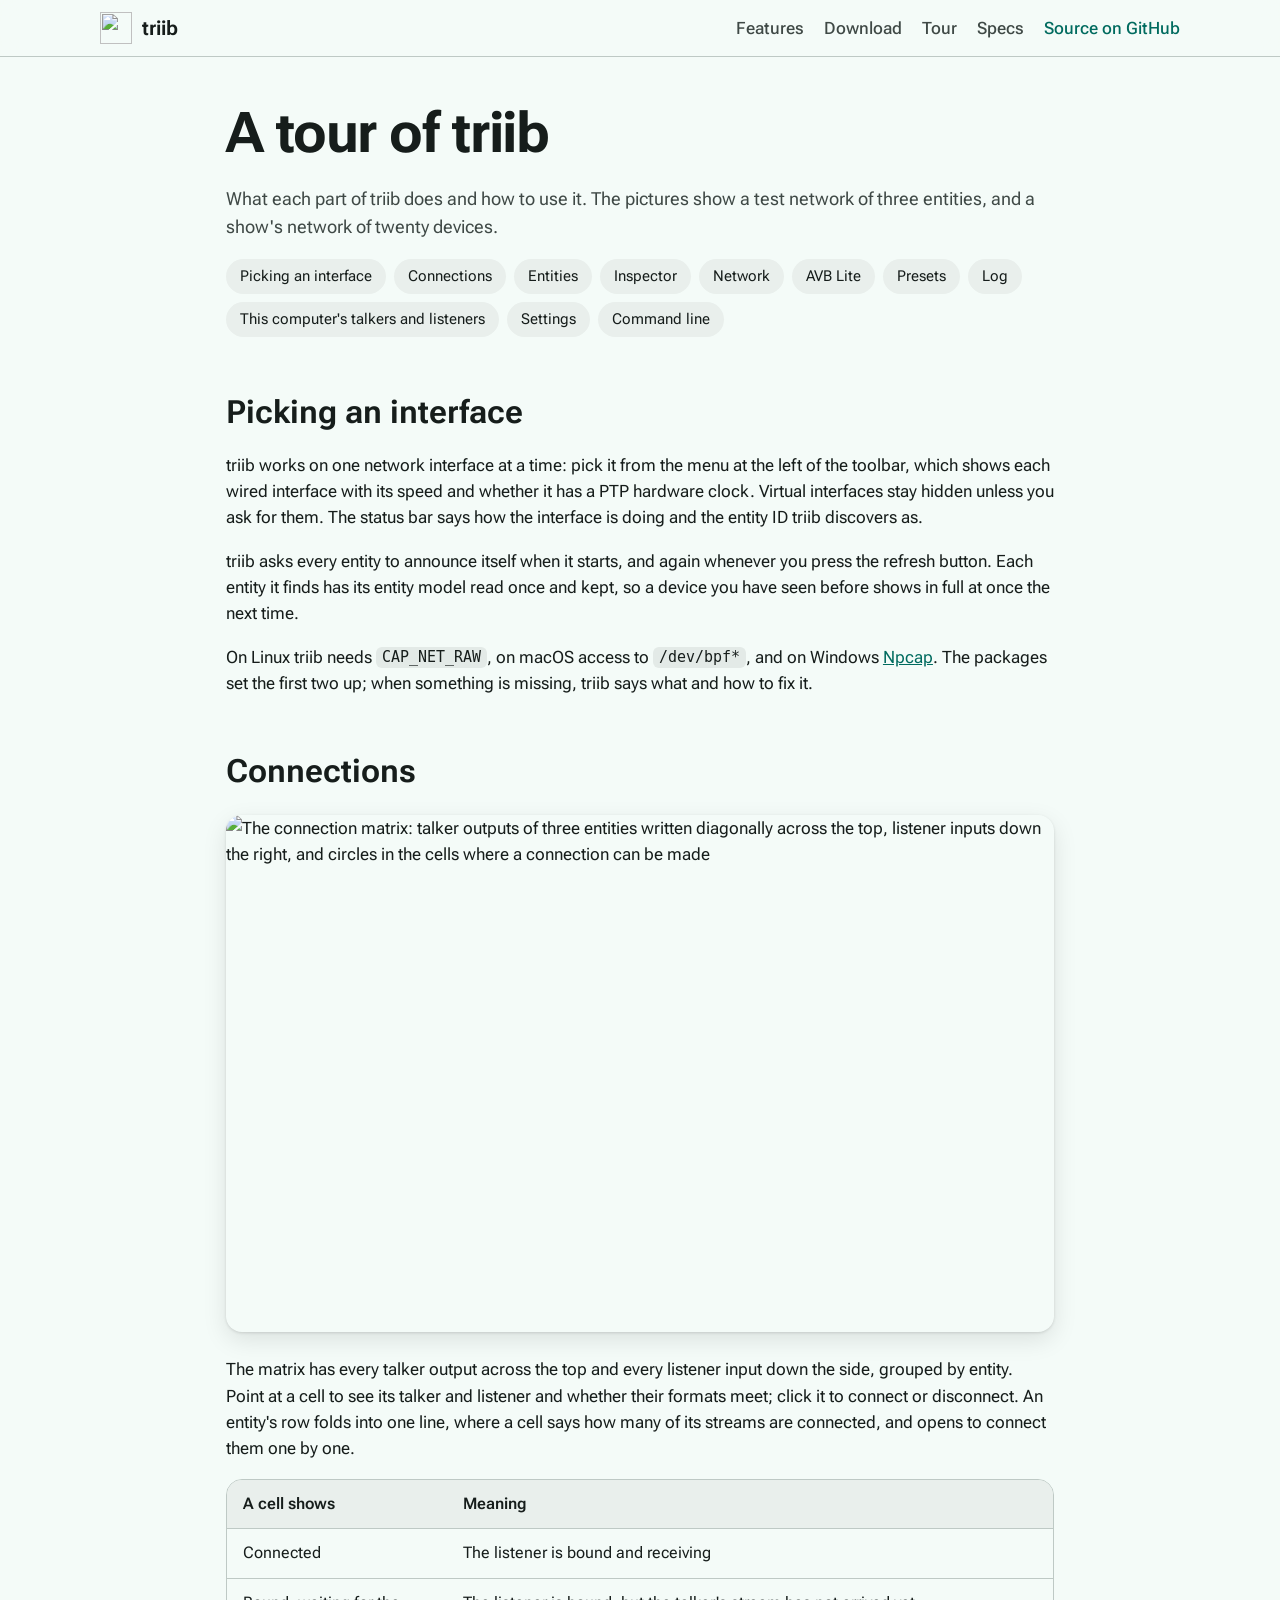
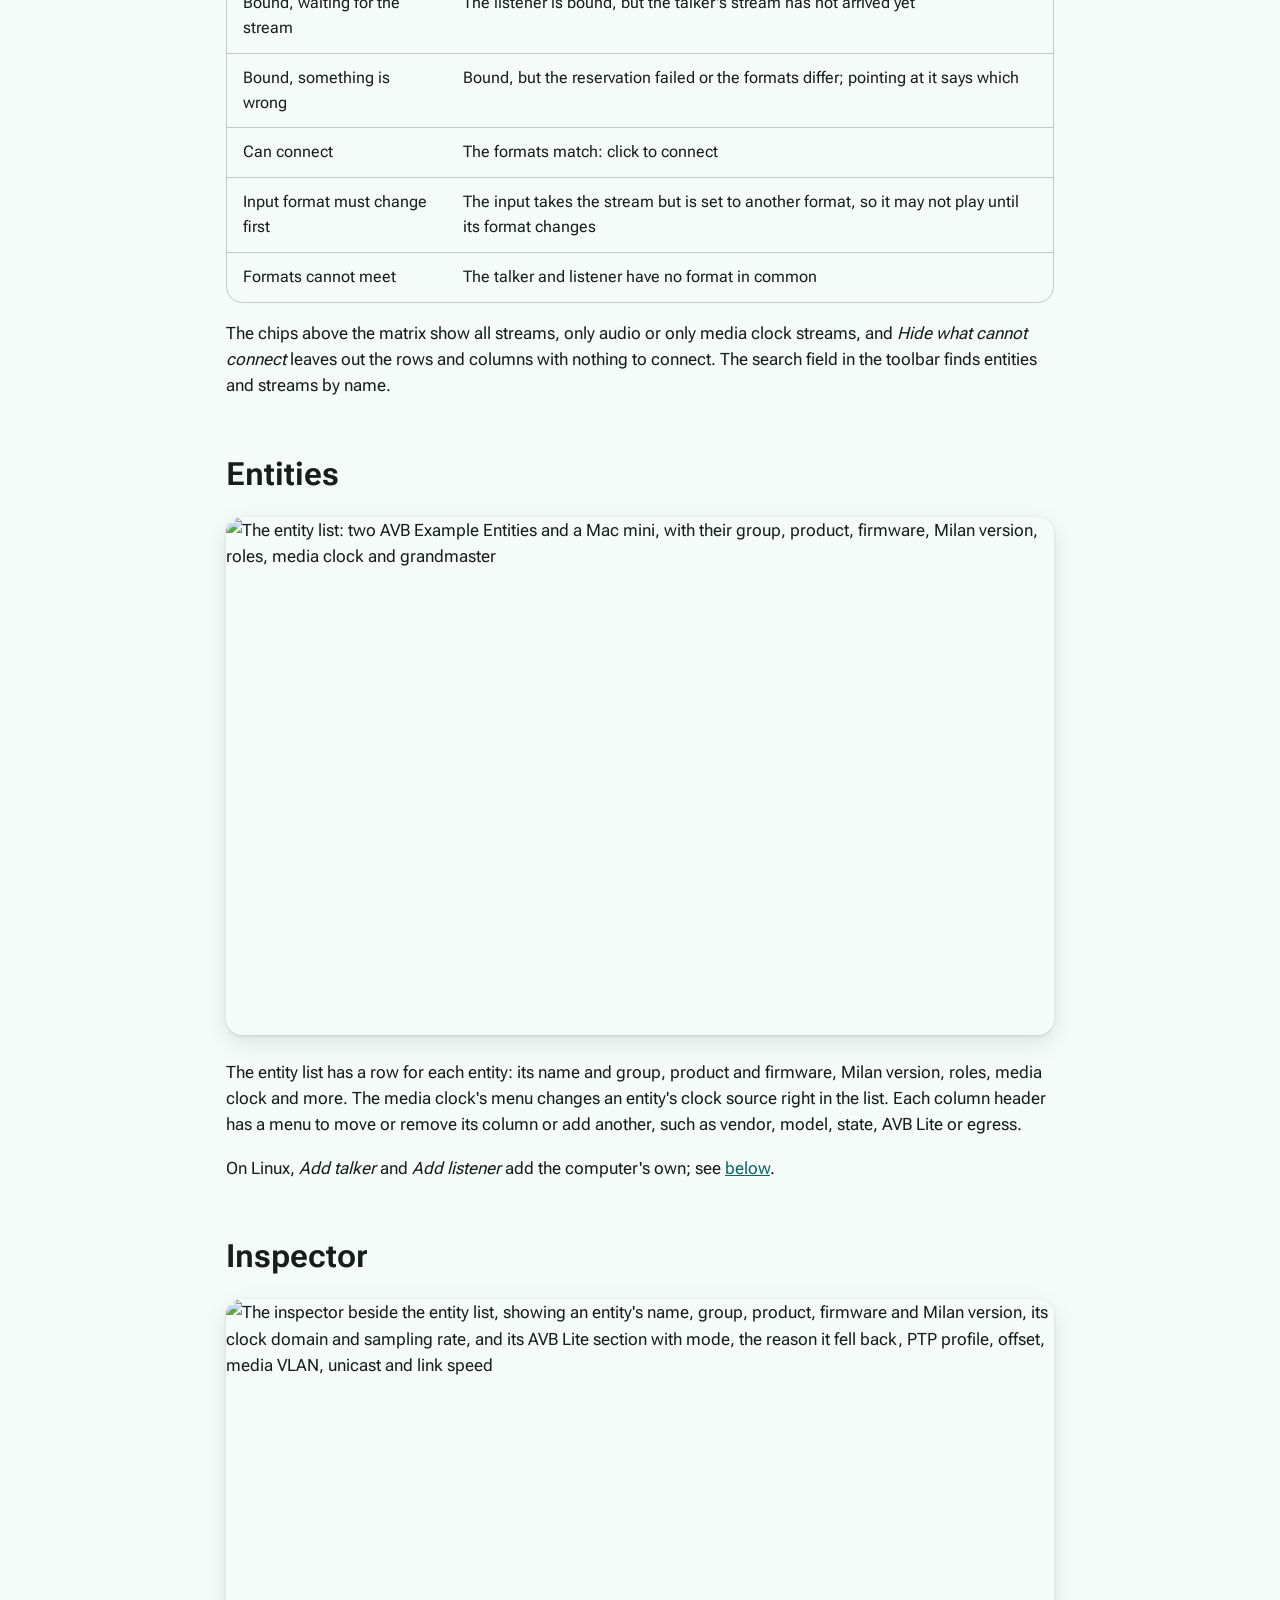
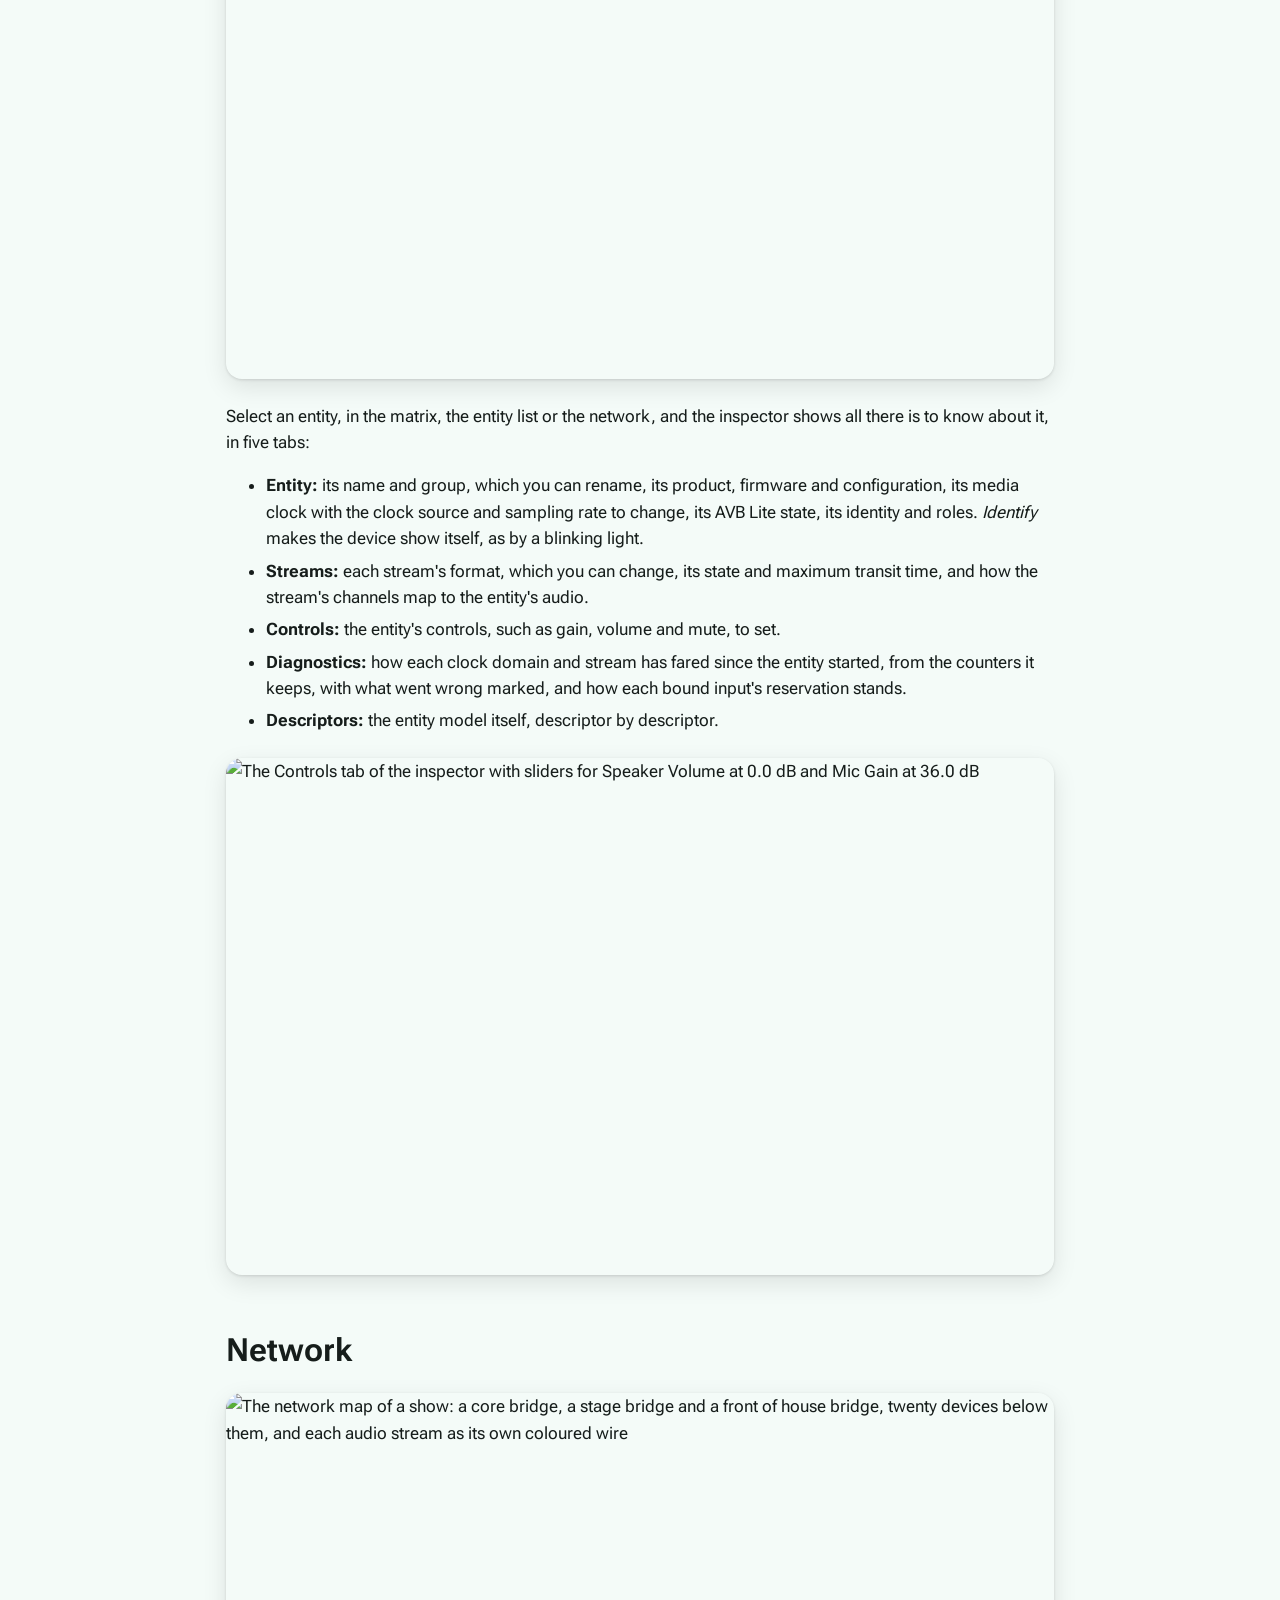
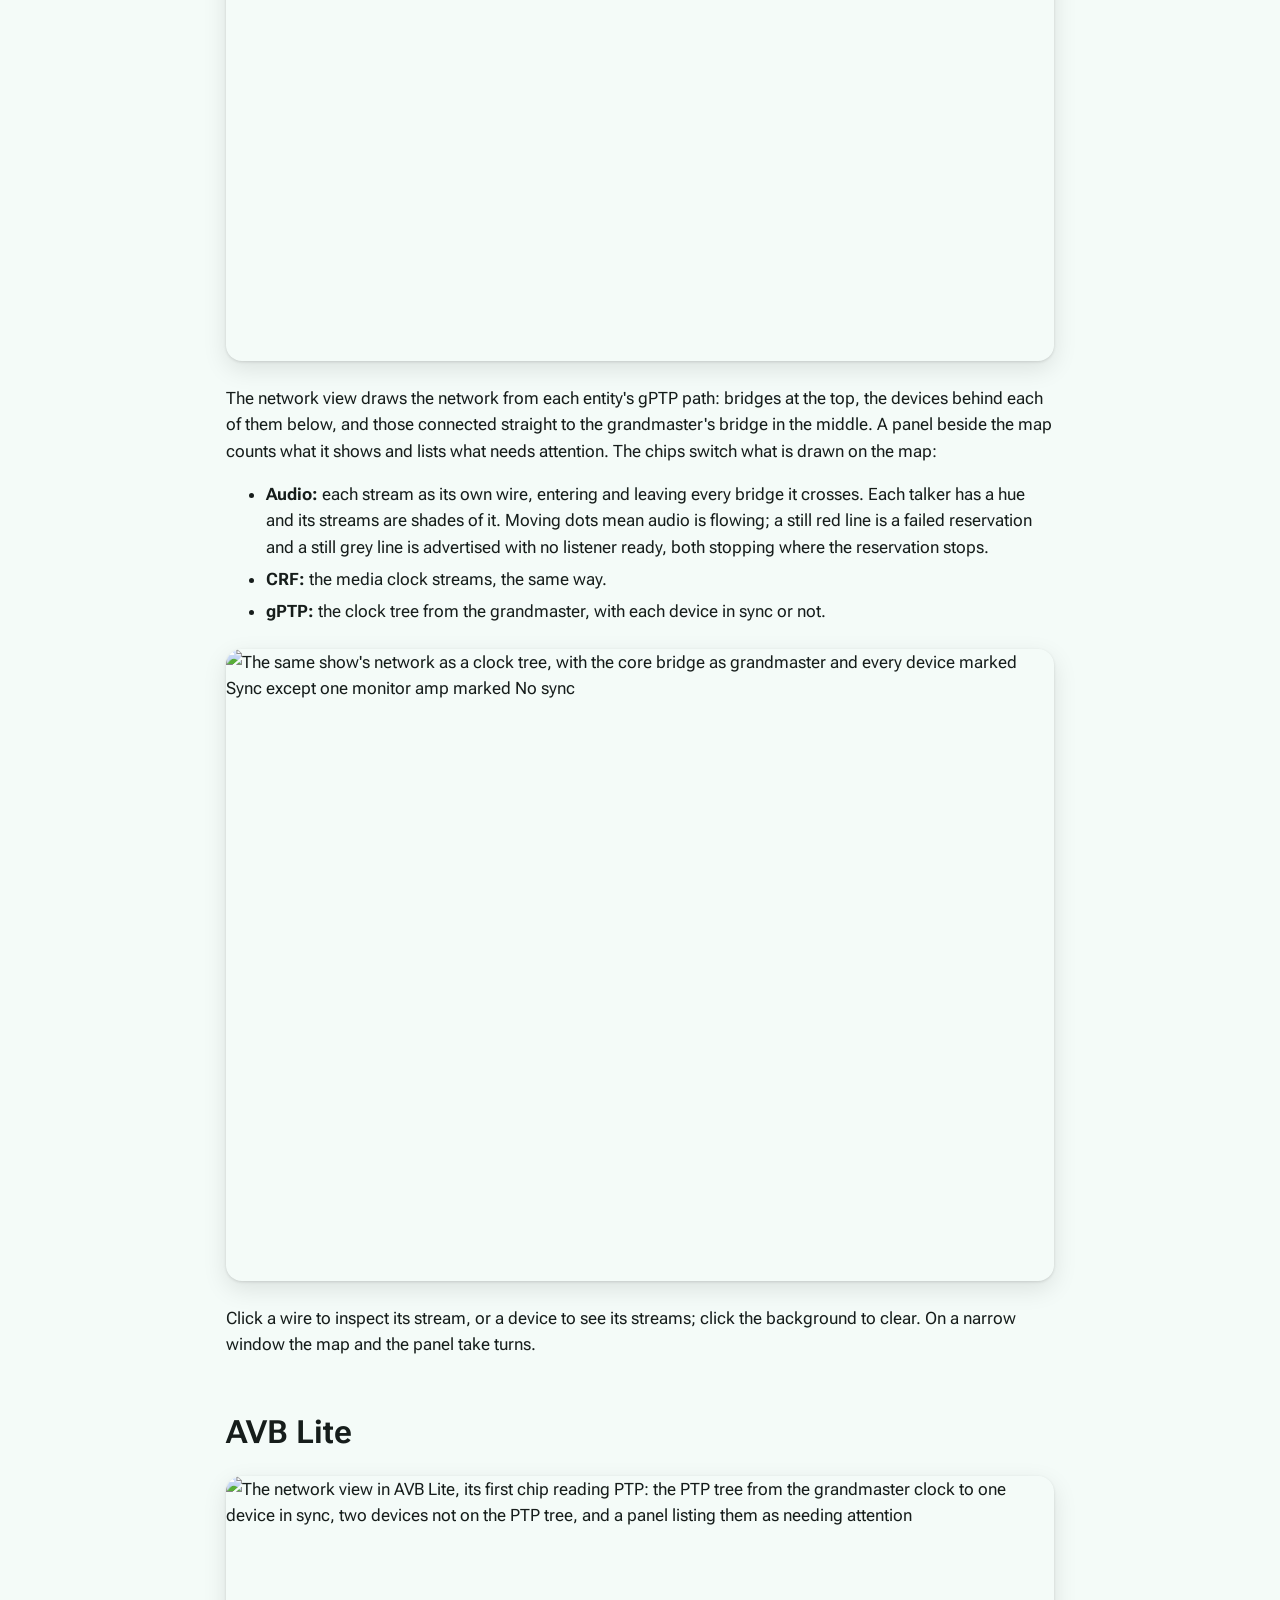
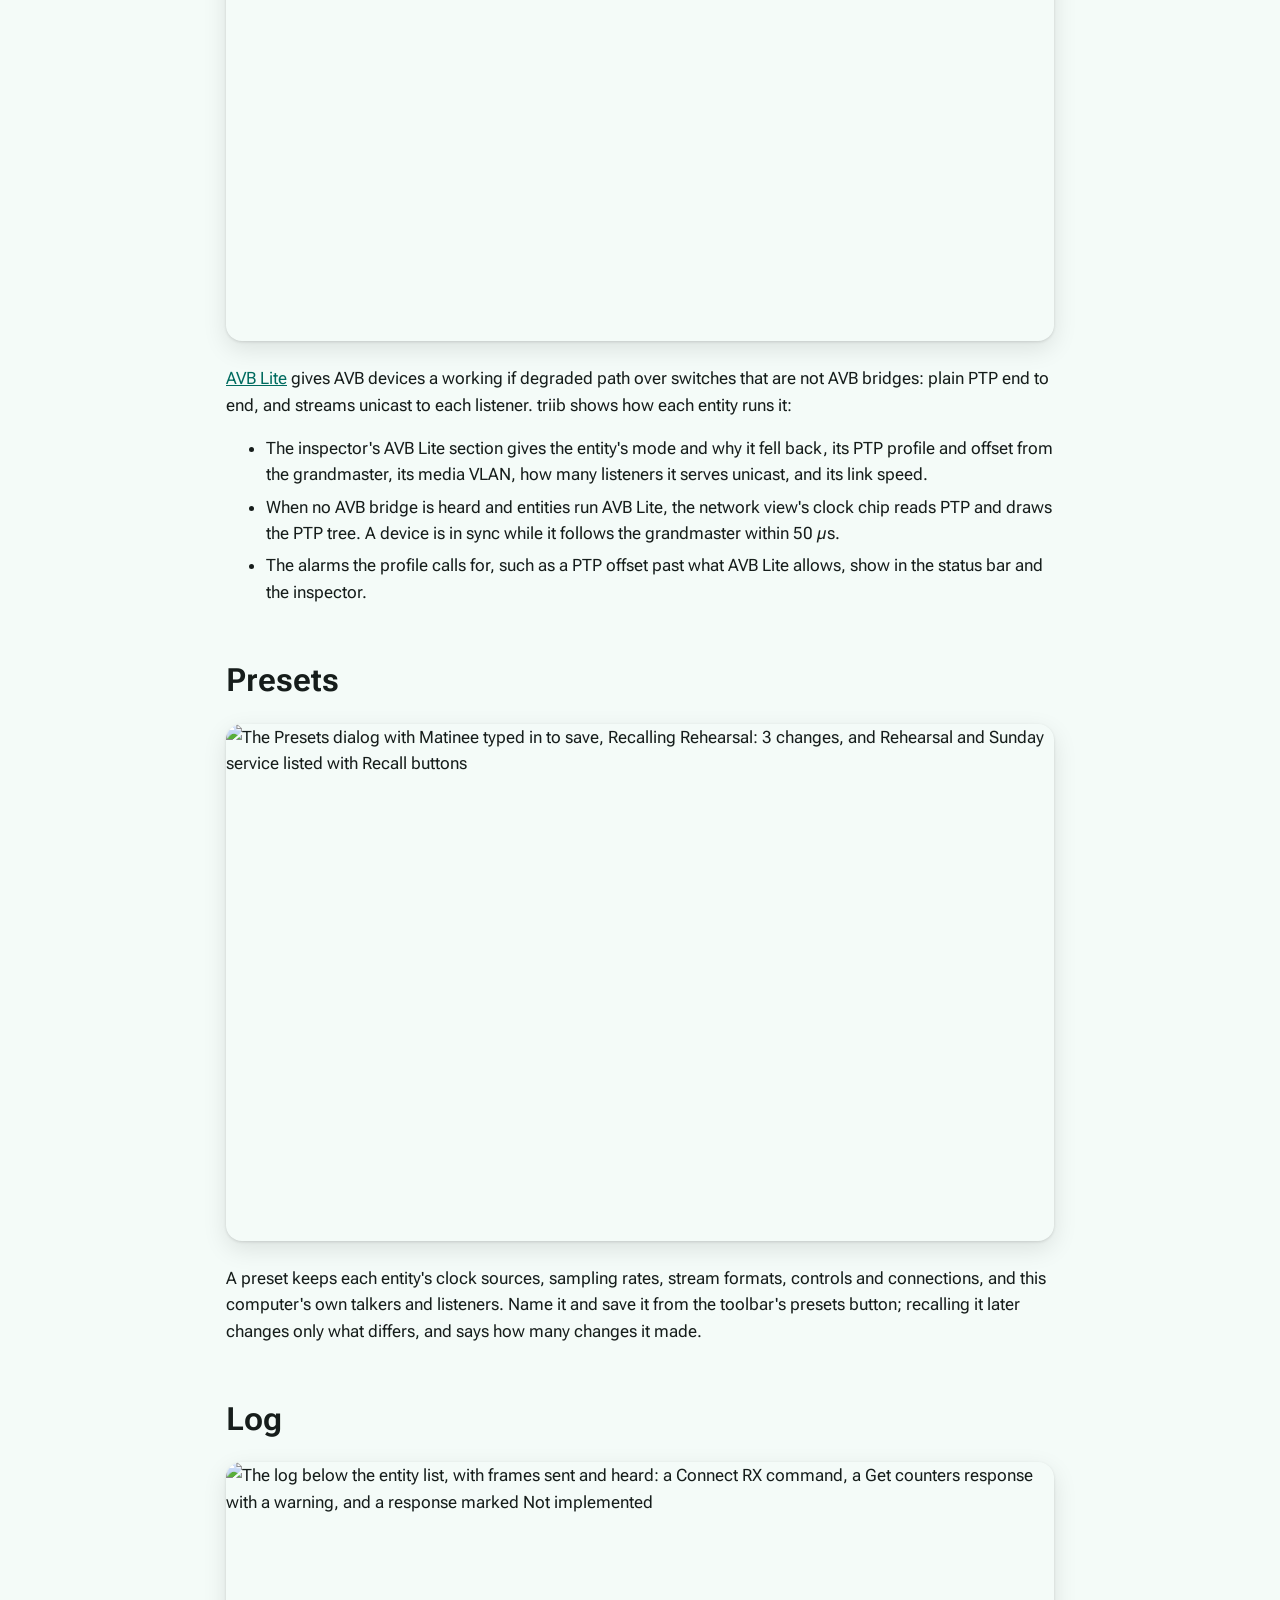
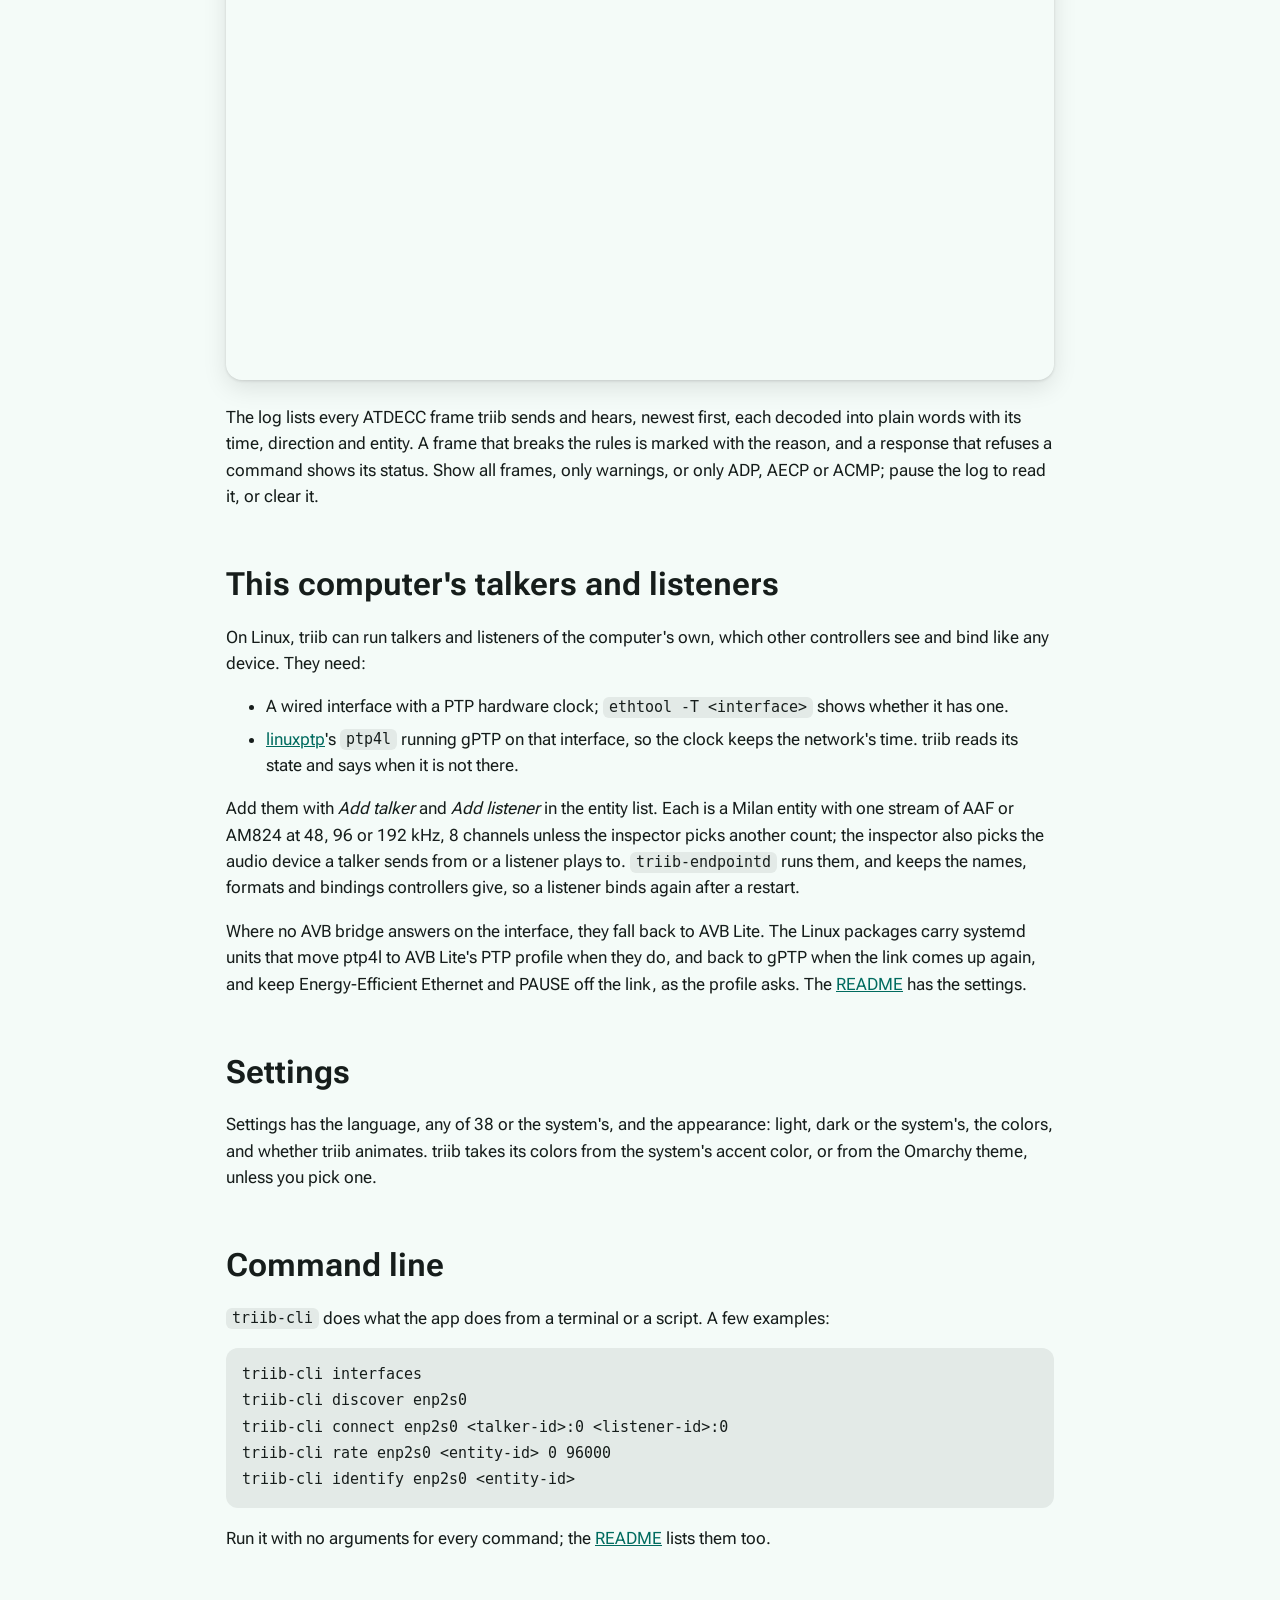
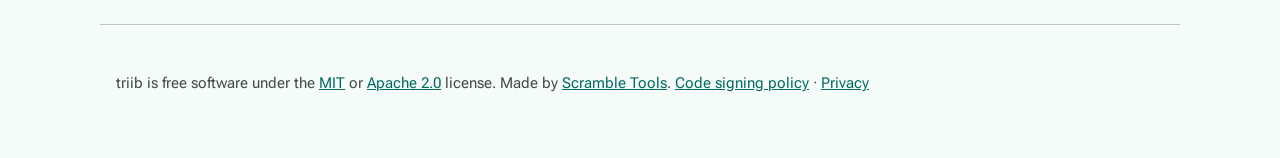
==== site/guide.html @ e5b4dc51 "feat: a website, as prev has - site/ has the home page, a tour and the specifications, in the   app'" ====
<!doctype html>
<html lang="en">
<head>
<meta charset="utf-8">
<meta name="viewport" content="width=device-width, initial-scale=1">
<title>A tour of triib</title>
<meta name="description" content="A tour of triib, the AVB and Milan controller: picking an interface, connecting streams in the matrix, the entity list and inspector, the network map and its clocks, AVB Lite, presets, the log, this computer's own talkers and listeners, and the command line.">
<link rel="icon" href="favicon.png" type="image/png">
<link rel="stylesheet" href="style.css">
</head>
<body>

<header class="top">
  <a class="brand" href="./"><img src="icon.png" alt="" width="32" height="32">triib</a>
  <nav>
    <a href="./#features">Features</a>
    <a href="./#download">Download</a>
    <a href="guide.html">Tour</a>
    <a href="specs.html">Specs</a>
    <a class="repo" href="https://github.com/scrambletoolsllc/triib">Source on GitHub</a>
  </nav>
</header>

<main class="guide">
  <h1>A tour of triib</h1>
  <p class="lede-left">What each part of triib does and how to use it. The pictures show a test network of three entities, and a show's network of twenty devices.</p>
  <nav class="contents" aria-label="Contents">
<ul>
<li><a href="#interface">Picking an interface</a></li>
<li><a href="#connections">Connections</a></li>
<li><a href="#entities">Entities</a></li>
<li><a href="#inspector">Inspector</a></li>
<li><a href="#network">Network</a></li>
<li><a href="#avb-lite">AVB Lite</a></li>
<li><a href="#presets">Presets</a></li>
<li><a href="#log">Log</a></li>
<li><a href="#own-endpoints">This computer's talkers and listeners</a></li>
<li><a href="#settings">Settings</a></li>
<li><a href="#command-line">Command line</a></li>
</ul>
  </nav>

<h2 id="interface">Picking an interface</h2>
<p>triib works on one network interface at a time: pick it from the menu at the left of the toolbar, which shows each wired interface with its speed and whether it has a PTP hardware clock. Virtual interfaces stay hidden unless you ask for them. The status bar says how the interface is doing and the entity ID triib discovers as.</p>
<p>triib asks every entity to announce itself when it starts, and again whenever you press the refresh button. Each entity it finds has its entity model read once and kept, so a device you have seen before shows in full at once the next time.</p>
<p>On Linux triib needs <code>CAP_NET_RAW</code>, on macOS access to <code>/dev/bpf*</code>, and on Windows <a href="https://npcap.com">Npcap</a>. The packages set the first two up; when something is missing, triib says what and how to fix it.</p>

<h2 id="connections">Connections</h2>
<figure><img class="shot" src="screenshots/matrix.png" alt="The connection matrix: talker outputs of three entities written diagonally across the top, listener inputs down the right, and circles in the cells where a connection can be made" width="1360" height="850" loading="lazy"></figure>
<p>The matrix has every talker output across the top and every listener input down the side, grouped by entity. Point at a cell to see its talker and listener and whether their formats meet; click it to connect or disconnect. An entity's row folds into one line, where a cell says how many of its streams are connected, and opens to connect them one by one.</p>
<div class="table"><table>
<thead><tr><th>A cell shows</th><th>Meaning</th></tr></thead>
<tbody>
<tr><td>Connected</td><td>The listener is bound and receiving</td></tr>
<tr><td>Bound, waiting for the stream</td><td>The listener is bound, but the talker's stream has not arrived yet</td></tr>
<tr><td>Bound, something is wrong</td><td>Bound, but the reservation failed or the formats differ; pointing at it says which</td></tr>
<tr><td>Can connect</td><td>The formats match: click to connect</td></tr>
<tr><td>Input format must change first</td><td>The input takes the stream but is set to another format, so it may not play until its format changes</td></tr>
<tr><td>Formats cannot meet</td><td>The talker and listener have no format in common</td></tr>
</tbody>
</table></div>
<p>The chips above the matrix show all streams, only audio or only media clock streams, and <em>Hide what cannot connect</em> leaves out the rows and columns with nothing to connect. The search field in the toolbar finds entities and streams by name.</p>

<h2 id="entities">Entities</h2>
<figure><img class="shot" src="screenshots/entities.png" alt="The entity list: two AVB Example Entities and a Mac mini, with their group, product, firmware, Milan version, roles, media clock and grandmaster" width="1360" height="850" loading="lazy"></figure>
<p>The entity list has a row for each entity: its name and group, product and firmware, Milan version, roles, media clock and more. The media clock's menu changes an entity's clock source right in the list. Each column header has a menu to move or remove its column or add another, such as vendor, model, state, AVB Lite or egress.</p>
<p>On Linux, <em>Add talker</em> and <em>Add listener</em> add the computer's own; see <a href="#own-endpoints">below</a>.</p>

<h2 id="inspector">Inspector</h2>
<figure><img class="shot" src="screenshots/inspector.png" alt="The inspector beside the entity list, showing an entity's name, group, product, firmware and Milan version, its clock domain and sampling rate, and its AVB Lite section with mode, the reason it fell back, PTP profile, offset, media VLAN, unicast and link speed" width="1360" height="1116" loading="lazy"></figure>
<p>Select an entity, in the matrix, the entity list or the network, and the inspector shows all there is to know about it, in five tabs:</p>
<ul>
<li><strong>Entity:</strong> its name and group, which you can rename, its product, firmware and configuration, its media clock with the clock source and sampling rate to change, its AVB Lite state, its identity and roles. <em>Identify</em> makes the device show itself, as by a blinking light.</li>
<li><strong>Streams:</strong> each stream's format, which you can change, its state and maximum transit time, and how the stream's channels map to the entity's audio.</li>
<li><strong>Controls:</strong> the entity's controls, such as gain, volume and mute, to set.</li>
<li><strong>Diagnostics:</strong> how each clock domain and stream has fared since the entity started, from the counters it keeps, with what went wrong marked, and how each bound input's reservation stands.</li>
<li><strong>Descriptors:</strong> the entity model itself, descriptor by descriptor.</li>
</ul>
<figure><img class="shot" src="screenshots/controls.png" alt="The Controls tab of the inspector with sliders for Speaker Volume at 0.0 dB and Mic Gain at 36.0 dB" width="1360" height="850" loading="lazy"></figure>

<h2 id="network">Network</h2>
<figure><img class="shot" src="screenshots/network.png" alt="The network map of a show: a core bridge, a stage bridge and a front of house bridge, twenty devices below them, and each audio stream as its own coloured wire" width="1360" height="932" loading="lazy"></figure>
<p>The network view draws the network from each entity's gPTP path: bridges at the top, the devices behind each of them below, and those connected straight to the grandmaster's bridge in the middle. A panel beside the map counts what it shows and lists what needs attention. The chips switch what is drawn on the map:</p>
<ul>
<li><strong>Audio:</strong> each stream as its own wire, entering and leaving every bridge it crosses. Each talker has a hue and its streams are shades of it. Moving dots mean audio is flowing; a still red line is a failed reservation and a still grey line is advertised with no listener ready, both stopping where the reservation stops.</li>
<li><strong>CRF:</strong> the media clock streams, the same way.</li>
<li><strong>gPTP:</strong> the clock tree from the grandmaster, with each device in sync or not.</li>
</ul>
<figure><img class="shot" src="screenshots/network-clock.png" alt="The same show's network as a clock tree, with the core bridge as grandmaster and every device marked Sync except one monitor amp marked No sync" width="1360" height="1038" loading="lazy"></figure>
<p>Click a wire to inspect its stream, or a device to see its streams; click the background to clear. On a narrow window the map and the panel take turns.</p>

<h2 id="avb-lite">AVB Lite</h2>
<figure><img class="shot" src="screenshots/avb-lite.png" alt="The network view in AVB Lite, its first chip reading PTP: the PTP tree from the grandmaster clock to one device in sync, two devices not on the PTP tree, and a panel listing them as needing attention" width="1360" height="765" loading="lazy"></figure>
<p><a href="https://github.com/avbcommunity/profiles/blob/main/avb_lite.md">AVB Lite</a> gives AVB devices a working if degraded path over switches that are not AVB bridges: plain PTP end to end, and streams unicast to each listener. triib shows how each entity runs it:</p>
<ul>
<li>The inspector's AVB Lite section gives the entity's mode and why it fell back, its PTP profile and offset from the grandmaster, its media VLAN, how many listeners it serves unicast, and its link speed.</li>
<li>When no AVB bridge is heard and entities run AVB Lite, the network view's clock chip reads PTP and draws the PTP tree. A device is in sync while it follows the grandmaster within 50&nbsp;µs.</li>
<li>The alarms the profile calls for, such as a PTP offset past what AVB Lite allows, show in the status bar and the inspector.</li>
</ul>

<h2 id="presets">Presets</h2>
<figure><img class="shot" src="screenshots/presets.png" alt="The Presets dialog with Matinee typed in to save, Recalling Rehearsal: 3 changes, and Rehearsal and Sunday service listed with Recall buttons" width="1360" height="850" loading="lazy"></figure>
<p>A preset keeps each entity's clock sources, sampling rates, stream formats, controls and connections, and this computer's own talkers and listeners. Name it and save it from the toolbar's presets button; recalling it later changes only what differs, and says how many changes it made.</p>

<h2 id="log">Log</h2>
<figure><img class="shot" src="screenshots/log.png" alt="The log below the entity list, with frames sent and heard: a Connect RX command, a Get counters response with a warning, and a response marked Not implemented" width="1360" height="850" loading="lazy"></figure>
<p>The log lists every ATDECC frame triib sends and hears, newest first, each decoded into plain words with its time, direction and entity. A frame that breaks the rules is marked with the reason, and a response that refuses a command shows its status. Show all frames, only warnings, or only ADP, AECP or ACMP; pause the log to read it, or clear it.</p>

<h2 id="own-endpoints">This computer's talkers and listeners</h2>
<p>On Linux, triib can run talkers and listeners of the computer's own, which other controllers see and bind like any device. They need:</p>
<ul>
<li>A wired interface with a PTP hardware clock; <code>ethtool -T &lt;interface&gt;</code> shows whether it has one.</li>
<li><a href="https://linuxptp.nwtime.org">linuxptp</a>'s <code>ptp4l</code> running gPTP on that interface, so the clock keeps the network's time. triib reads its state and says when it is not there.</li>
</ul>
<p>Add them with <em>Add talker</em> and <em>Add listener</em> in the entity list. Each is a Milan entity with one stream of AAF or AM824 at 48, 96 or 192 kHz, 8 channels unless the inspector picks another count; the inspector also picks the audio device a talker sends from or a listener plays to. <code>triib-endpointd</code> runs them, and keeps the names, formats and bindings controllers give, so a listener binds again after a restart.</p>
<p>Where no AVB bridge answers on the interface, they fall back to AVB Lite. The Linux packages carry systemd units that move ptp4l to AVB Lite's PTP profile when they do, and back to gPTP when the link comes up again, and keep Energy-Efficient Ethernet and PAUSE off the link, as the profile asks. The <a href="https://github.com/scrambletoolsllc/triib#this-computers-talkers-and-listeners">README</a> has the settings.</p>

<h2 id="settings">Settings</h2>
<p>Settings has the language, any of 38 or the system's, and the appearance: light, dark or the system's, the colors, and whether triib animates. triib takes its colors from the system's accent color, or from the Omarchy theme, unless you pick one.</p>

<h2 id="command-line">Command line</h2>
<p><code>triib-cli</code> does what the app does from a terminal or a script. A few examples:</p>
<pre><code>triib-cli interfaces
triib-cli discover enp2s0
triib-cli connect enp2s0 &lt;talker-id&gt;:0 &lt;listener-id&gt;:0
triib-cli rate enp2s0 &lt;entity-id&gt; 0 96000
triib-cli identify enp2s0 &lt;entity-id&gt;</code></pre>
<p>Run it with no arguments for every command; the <a href="https://github.com/scrambletoolsllc/triib#building">README</a> lists them too.</p>
</main>

<footer>
  <p>triib is free software under the <a href="https://github.com/scrambletoolsllc/triib/blob/main/LICENSE-MIT">MIT</a> or <a href="https://github.com/scrambletoolsllc/triib/blob/main/LICENSE-APACHE">Apache 2.0</a> license.
    Made by <a href="https://github.com/scrambletoolsllc">Scramble Tools</a>.
    <a href="./#code-signing">Code signing policy</a> · <a href="./#privacy">Privacy</a></p>
</footer>

</body>
</html>
---- site/style.css ----
/* triib's website, in the app's own Material 3 colors, from its teal seed. */

@font-face {
  font-family: "Roboto Flex";
  src: url("RobotoFlex.ttf") format("truetype");
  font-weight: 100 1000;
  font-display: swap;
}

:root {
  --primary: #006b5f;
  --on-primary: #ffffff;
  --primary-container: #9ef2e3;
  --on-primary-container: #00201c;
  --surface: #f4fbf8;
  --surface-container: #e9efec;
  --surface-container-high: #e3eae7;
  --on-surface: #161d1b;
  --on-surface-variant: #3f4946;
  --outline-variant: #bec9c5;
  --shadow: 0 1px 3px rgb(0 0 0 / 0.12), 0 8px 24px rgb(0 0 0 / 0.10);
  --hero-shadow: var(--shadow);
  color-scheme: light;
}

@media (prefers-color-scheme: dark) {
  :root {
    --primary: #82d5c7;
    --on-primary: #003731;
    --primary-container: #005048;
    --on-primary-container: #9ef2e3;
    --surface: #0e1513;
    --surface-container: #1a211f;
    --surface-container-high: #252b2a;
    --on-surface: #dde4e1;
    --on-surface-variant: #bec9c5;
    --outline-variant: #3f4946;
    --shadow: 0 1px 3px rgb(0 0 0 / 0.4), 0 8px 24px rgb(0 0 0 / 0.35);
    /* A hairline and a soft glow in the accent color, so the dark hero
       screenshot stands off the dark page. */
    --hero-shadow:
      0 0 0 1px rgb(130 213 199 / 0.20),
      0 0 48px 0 rgb(130 213 199 / 0.18),
      0 0 140px 16px rgb(0 137 123 / 0.22),
      0 24px 64px rgb(0 0 0 / 0.5);
    color-scheme: dark;
  }
}

* { box-sizing: border-box; }

body {
  margin: 0;
  background: var(--surface);
  color: var(--on-surface);
  font-family: "Roboto Flex", system-ui, sans-serif;
  font-size: 17px;
  line-height: 1.55;
}

a { color: var(--primary); }

code {
  font-family: ui-monospace, "DejaVu Sans Mono", monospace;
  font-size: 0.88em;
  background: var(--surface-container-high);
  padding: 0.1em 0.4em;
  border-radius: 6px;
  overflow-wrap: anywhere;
}

.top {
  position: sticky;
  top: 0;
  z-index: 1;
  display: flex;
  align-items: center;
  justify-content: space-between;
  gap: 16px;
  flex-wrap: wrap;
  padding: 12px max(16px, calc((100% - 1080px) / 2));
  background: color-mix(in srgb, var(--surface) 88%, transparent);
  backdrop-filter: blur(12px);
  border-bottom: 1px solid var(--outline-variant);
}

.brand {
  display: flex;
  align-items: center;
  gap: 10px;
  color: var(--on-surface);
  font-weight: 650;
  font-size: 20px;
  text-decoration: none;
}

.top nav { display: flex; gap: 20px; flex-wrap: wrap; }
.top nav a { color: var(--on-surface-variant); text-decoration: none; font-weight: 500; }
.top nav a:hover { color: var(--primary); }
.top nav .repo { color: var(--primary); }

main, footer { max-width: 1080px; margin: 0 auto; padding: 0 16px; }

section { padding: 56px 0; }
h1 { font-size: clamp(48px, 9vw, 72px); line-height: 1; margin: 16px 0 12px; font-weight: 700; letter-spacing: -0.02em; }
h2 { font-size: 32px; line-height: 1.2; margin: 0 0 20px; font-weight: 650; }
h3 { font-size: 20px; margin: 0 0 6px; font-weight: 650; }

.hero { text-align: center; padding-top: 48px; }
.hero-icon { display: block; margin: 0 auto; }
.lede { font-size: 20px; max-width: 680px; margin: 0 auto 24px; color: var(--on-surface-variant); }
/* The rest of the hero's lede wraps at twice the width of its first
   line, centred under it; narrower windows wrap it at their own width. */
.hero .lede { width: fit-content; max-width: none; }
.lede-first { display: block; white-space: nowrap; }
.lede-rest { display: block; width: 0; min-width: 200%; margin-left: -50%; }
@media (max-width: 1000px) {
  .hero .lede { max-width: 680px; }
  .lede-rest { width: auto; min-width: 0; margin-left: 0; }
}
@media (max-width: 640px) {
  .lede-first { white-space: normal; }
}
.small { font-size: 15px; color: var(--on-surface-variant); }

.actions { display: flex; gap: 12px; justify-content: center; flex-wrap: wrap; margin: 0 0 12px; }
.button {
  display: inline-block;
  padding: 12px 24px;
  border-radius: 999px;
  font-weight: 600;
  text-decoration: none;
}
.button.filled { background: var(--primary); color: var(--on-primary); }
.button.tonal { background: var(--primary-container); color: var(--on-primary-container); }
.button:hover { filter: brightness(1.08); }

.shot { display: block; width: 100%; height: auto; border-radius: 16px; box-shadow: var(--shadow); }
.hero-shot { margin-top: 40px; box-shadow: var(--hero-shadow); }

.grid { display: grid; grid-template-columns: repeat(auto-fit, minmax(280px, 1fr)); gap: 16px; }
.grid article { background: var(--surface-container); border-radius: 20px; padding: 22px 24px; }
.grid p { margin: 0; color: var(--on-surface-variant); }

.gallery { display: grid; grid-template-columns: repeat(2, 1fr); gap: 24px; margin-top: 40px; }
.gallery.three { grid-template-columns: repeat(3, 1fr); }
.shot.plain { border-radius: 8px; }
.section-lede { max-width: 720px; margin: 0 auto; text-align: center; color: var(--on-surface-variant); }
figure { margin: 0; }
figure.wide { margin-top: 24px; }
figcaption { margin-top: 10px; text-align: center; color: var(--on-surface-variant); font-size: 15px; }

.table { overflow-x: auto; border-radius: 16px; border: 1px solid var(--outline-variant); }
table { width: 100%; border-collapse: collapse; font-size: 16px; }
th, td { text-align: left; padding: 12px 16px; border-bottom: 1px solid var(--outline-variant); vertical-align: top; }
tr:last-child td { border-bottom: none; }
th { background: var(--surface-container); font-weight: 600; }
td a { white-space: nowrap; }

.policy { border-top: 1px solid var(--outline-variant); }
.policy ul { padding-left: 20px; }
.policy li { margin-bottom: 8px; }
.policy h3 { margin-top: 28px; }

/* The specifications: label and value rows. */
.spec { width: 100%; border-collapse: collapse; margin: 8px 0 16px; font-size: 16px; }
.spec th, .spec td { text-align: left; vertical-align: top; padding: 10px 0; border-bottom: 1px solid var(--outline-variant); }
.spec th { width: 190px; padding-right: 20px; background: none; color: var(--on-surface-variant); font-weight: 600; }
.spec tr:last-child th, .spec tr:last-child td { border-bottom: none; }
.lede-left { color: var(--on-surface-variant); font-size: 18px; }
@media (max-width: 640px) {
  .spec, .spec tbody, .spec tr, .spec th, .spec td { display: block; width: auto; }
  .spec tr { padding: 0; border-bottom: 1px solid var(--outline-variant); }
  .spec tr:last-child { border-bottom: none; }
  .spec th { padding: 10px 0 0; border: none; }
  .spec td { padding: 2px 0 10px; border: none; }
}

/* The guide: one column of text, its screenshots a little wider. */
.guide { max-width: 860px; padding-top: 32px; padding-bottom: 56px; }
.guide h1 { font-size: clamp(40px, 7vw, 56px); margin-bottom: 24px; }
.guide h2 { margin-top: 56px; scroll-margin-top: 80px; }
.guide h3 { margin-top: 32px; scroll-margin-top: 80px; }
.guide figure { margin: 24px 0; }
.guide .table { margin: 16px 0; }
.guide pre { background: var(--surface-container-high); border-radius: 12px; padding: 14px 16px; overflow-x: auto; }
.guide pre code { background: none; padding: 0; overflow-wrap: normal; }
.guide li { margin-bottom: 6px; }
.guide .gallery { margin: 16px 0; gap: 16px; }
.guide figure.states { max-width: 520px; margin-left: auto; margin-right: auto; }
.guide figure.portrait { max-width: 460px; margin-left: auto; margin-right: auto; }
.contents ul { display: flex; flex-wrap: wrap; gap: 8px; padding: 0; margin: 0 0 24px; list-style: none; }
.contents li { margin: 0; }
.contents a { display: inline-block; padding: 6px 14px; border-radius: 999px; background: var(--surface-container); color: var(--on-surface); text-decoration: none; font-size: 15px; }
.contents a:hover { background: var(--primary-container); color: var(--on-primary-container); }

/* Building from source, until the first release. */
.download pre { background: var(--surface-container-high); border-radius: 12px; padding: 14px 16px; overflow-x: auto; }
.download pre code { background: none; padding: 0; overflow-wrap: normal; }

footer { padding: 32px 16px 48px; border-top: 1px solid var(--outline-variant); color: var(--on-surface-variant); font-size: 15px; }

@media (max-width: 640px) {
  section { padding: 40px 0; }
  .gallery, .gallery.three { grid-template-columns: 1fr; }
  /* Each download as a small card: the system, the file, then how. */
  thead { display: none; }
  table, tbody, tr, td { display: block; }
  tr { padding: 12px 16px; border-bottom: 1px solid var(--outline-variant); }
  tr:last-child { border-bottom: none; }
  td { padding: 2px 0; border: none; }
  td:first-child { font-weight: 600; }
  td:empty { display: none; }
  td code { white-space: normal; word-break: break-all; }
  .lede { font-size: 18px; }
  .top nav { gap: 14px; font-size: 15px; }
}
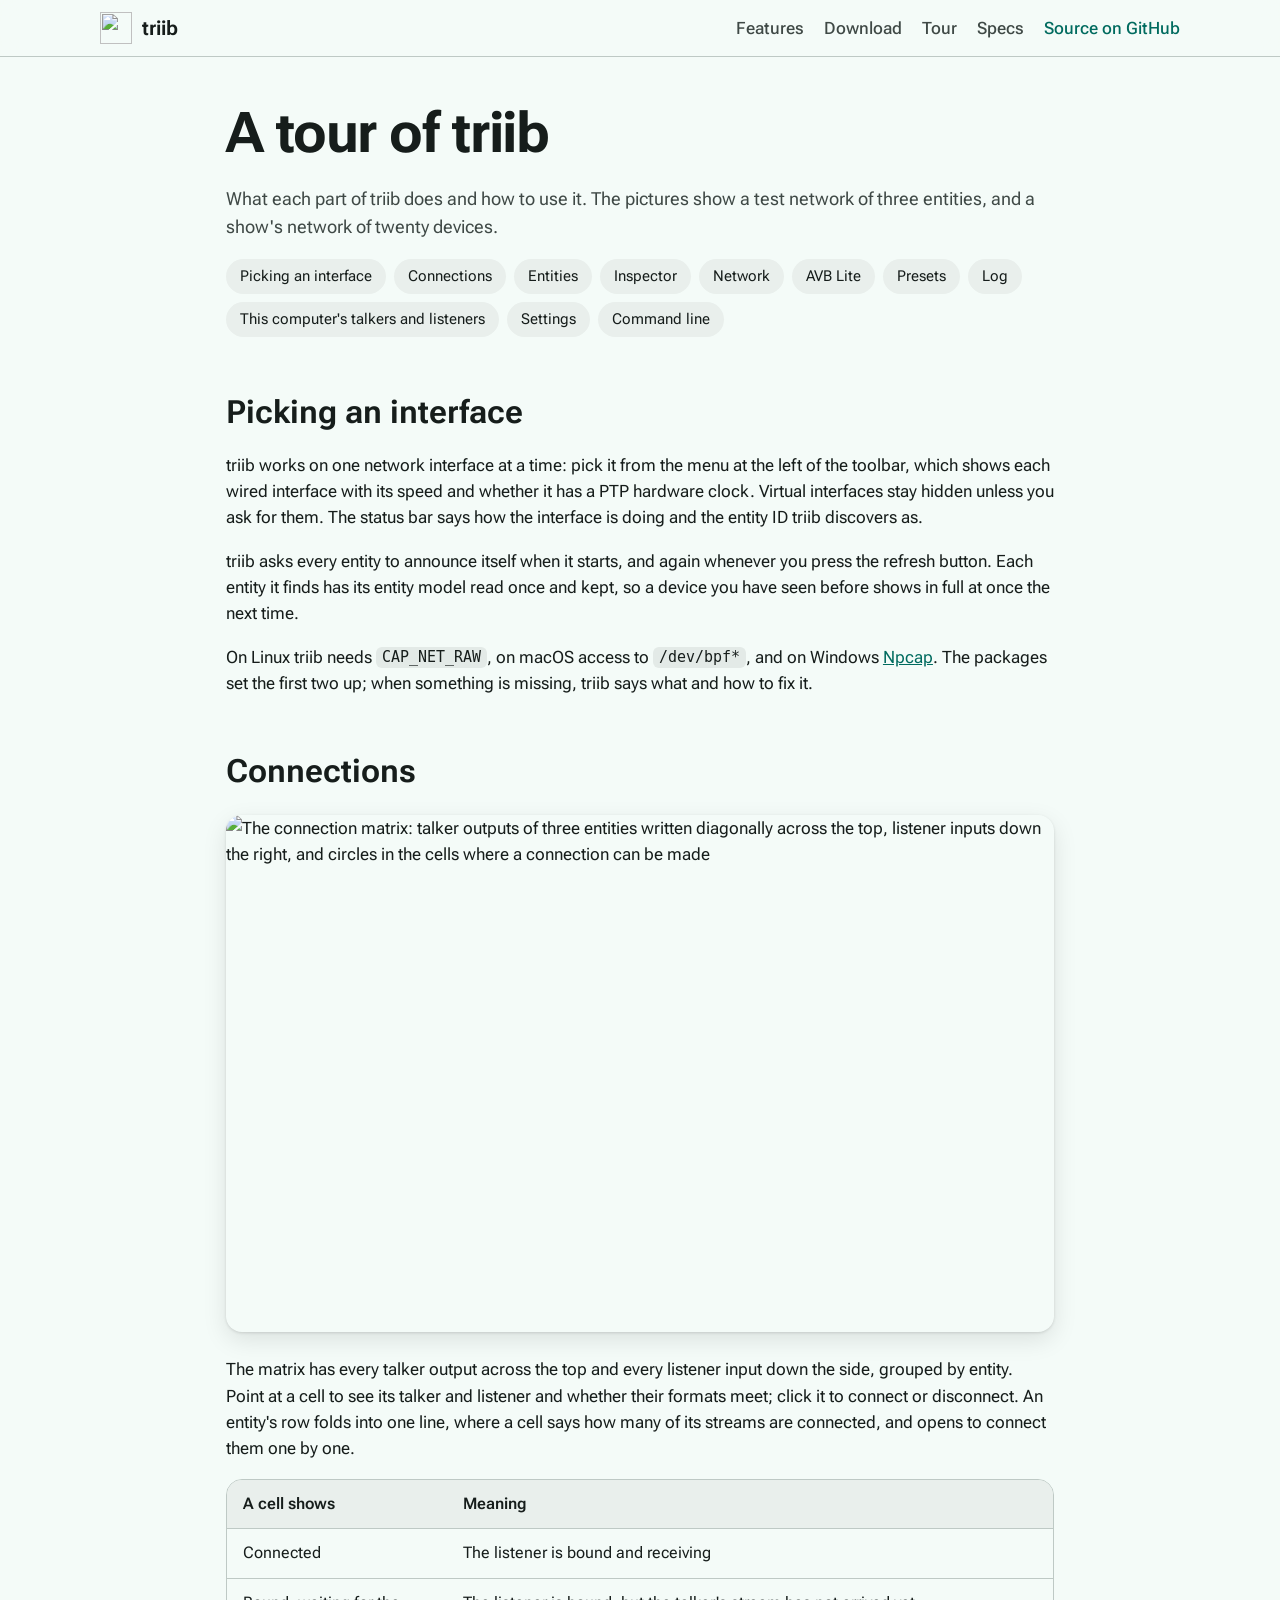
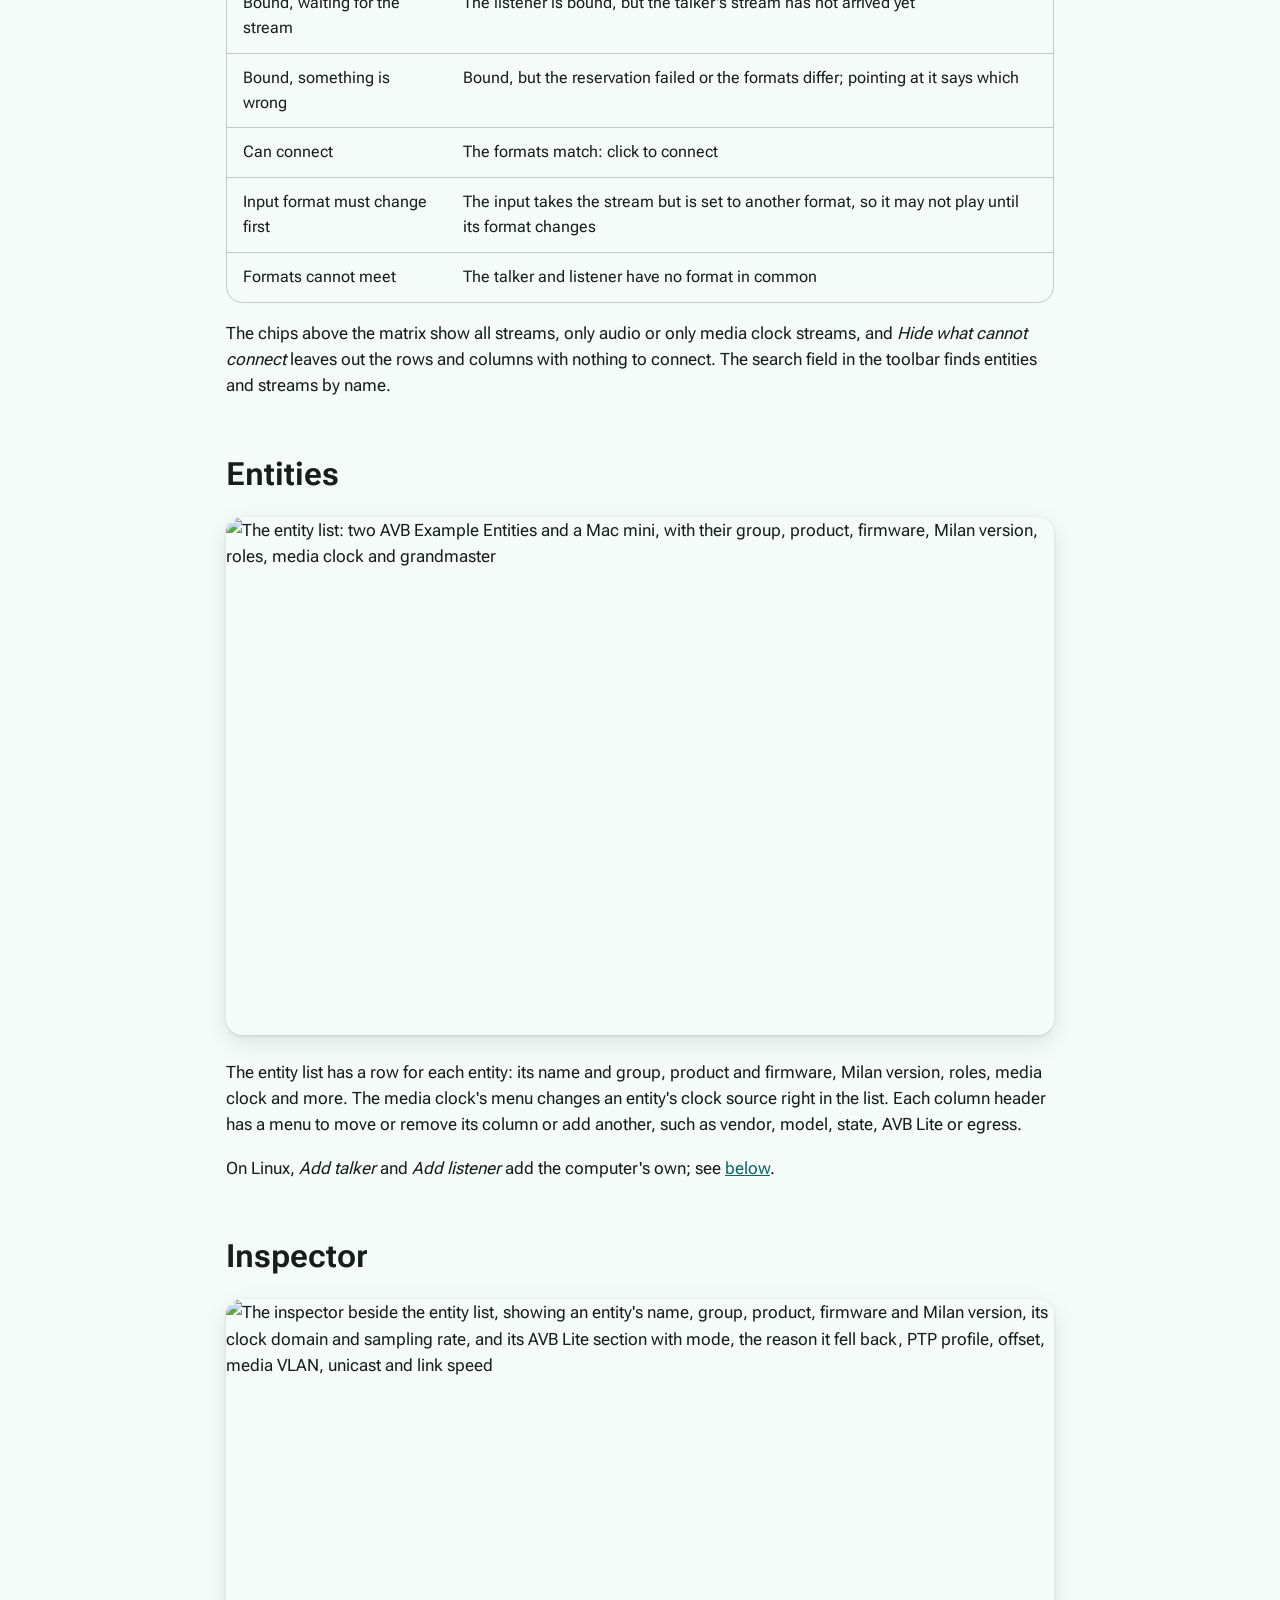
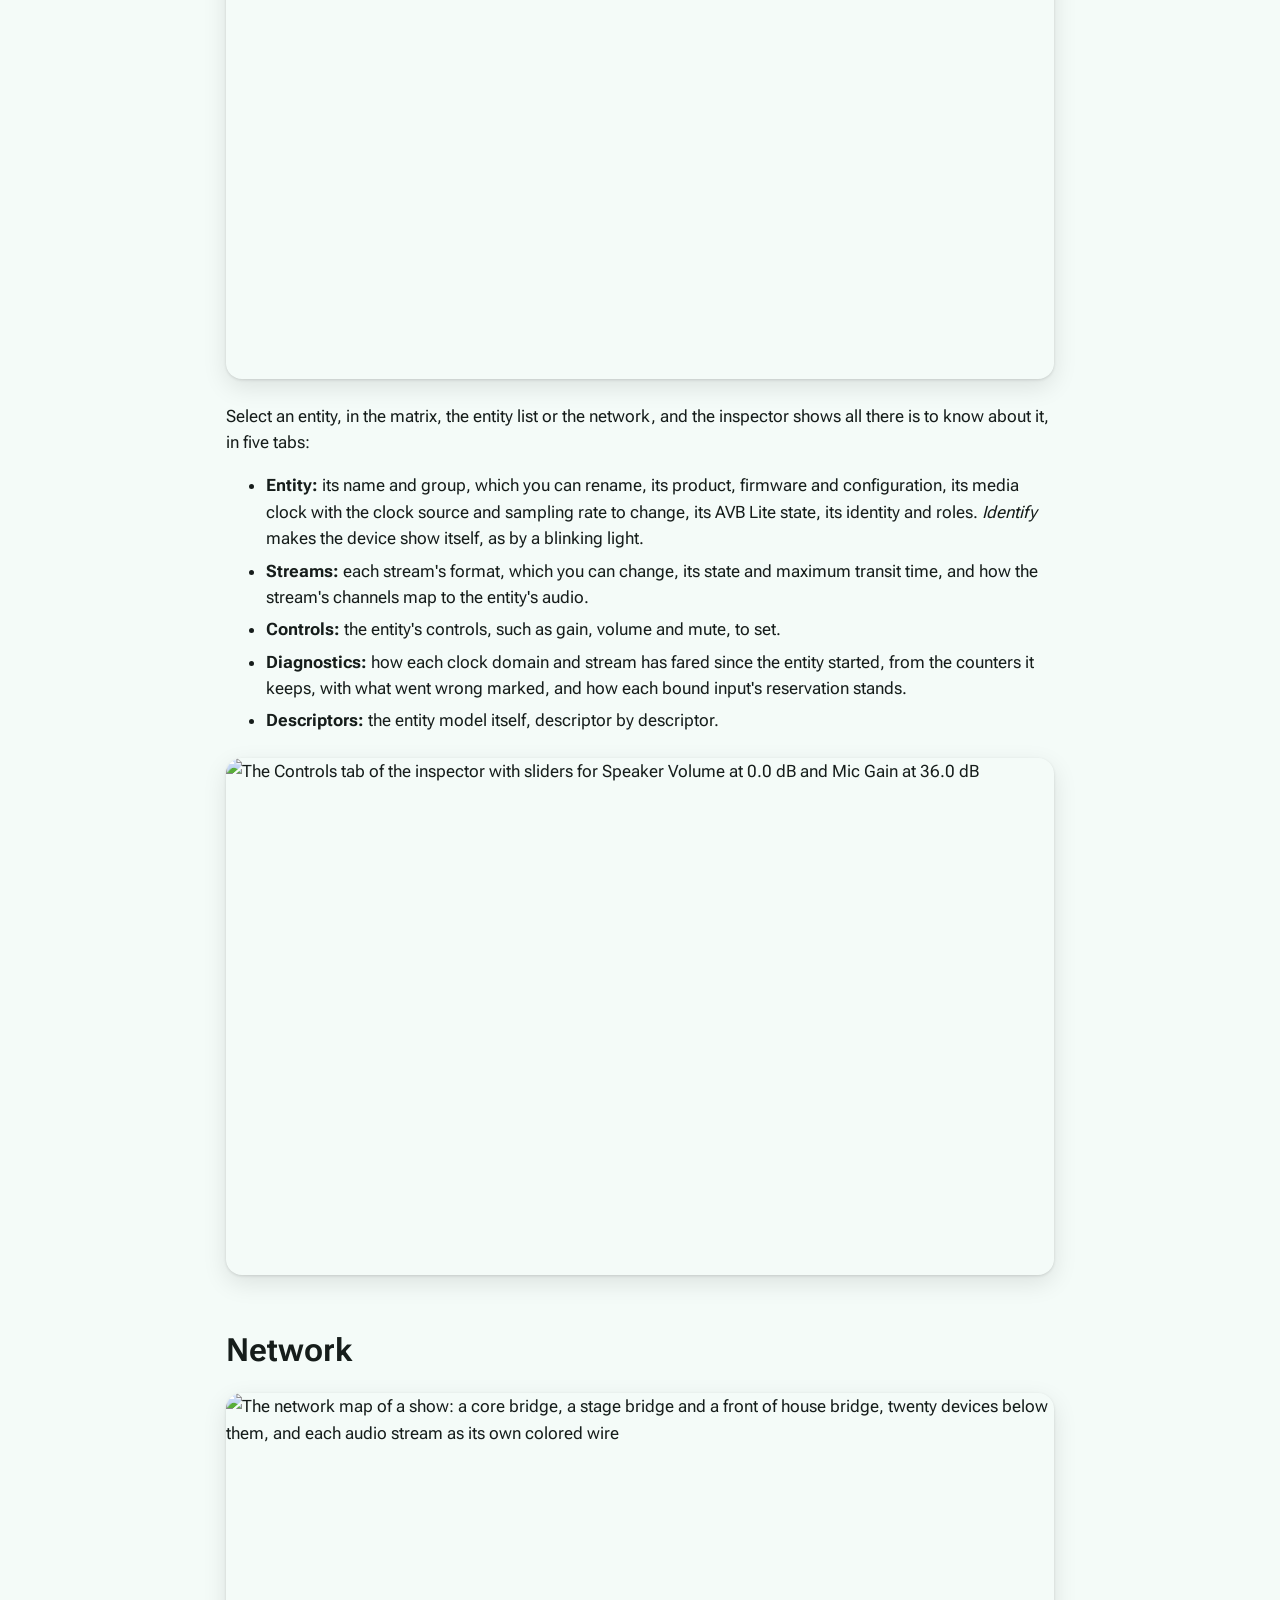
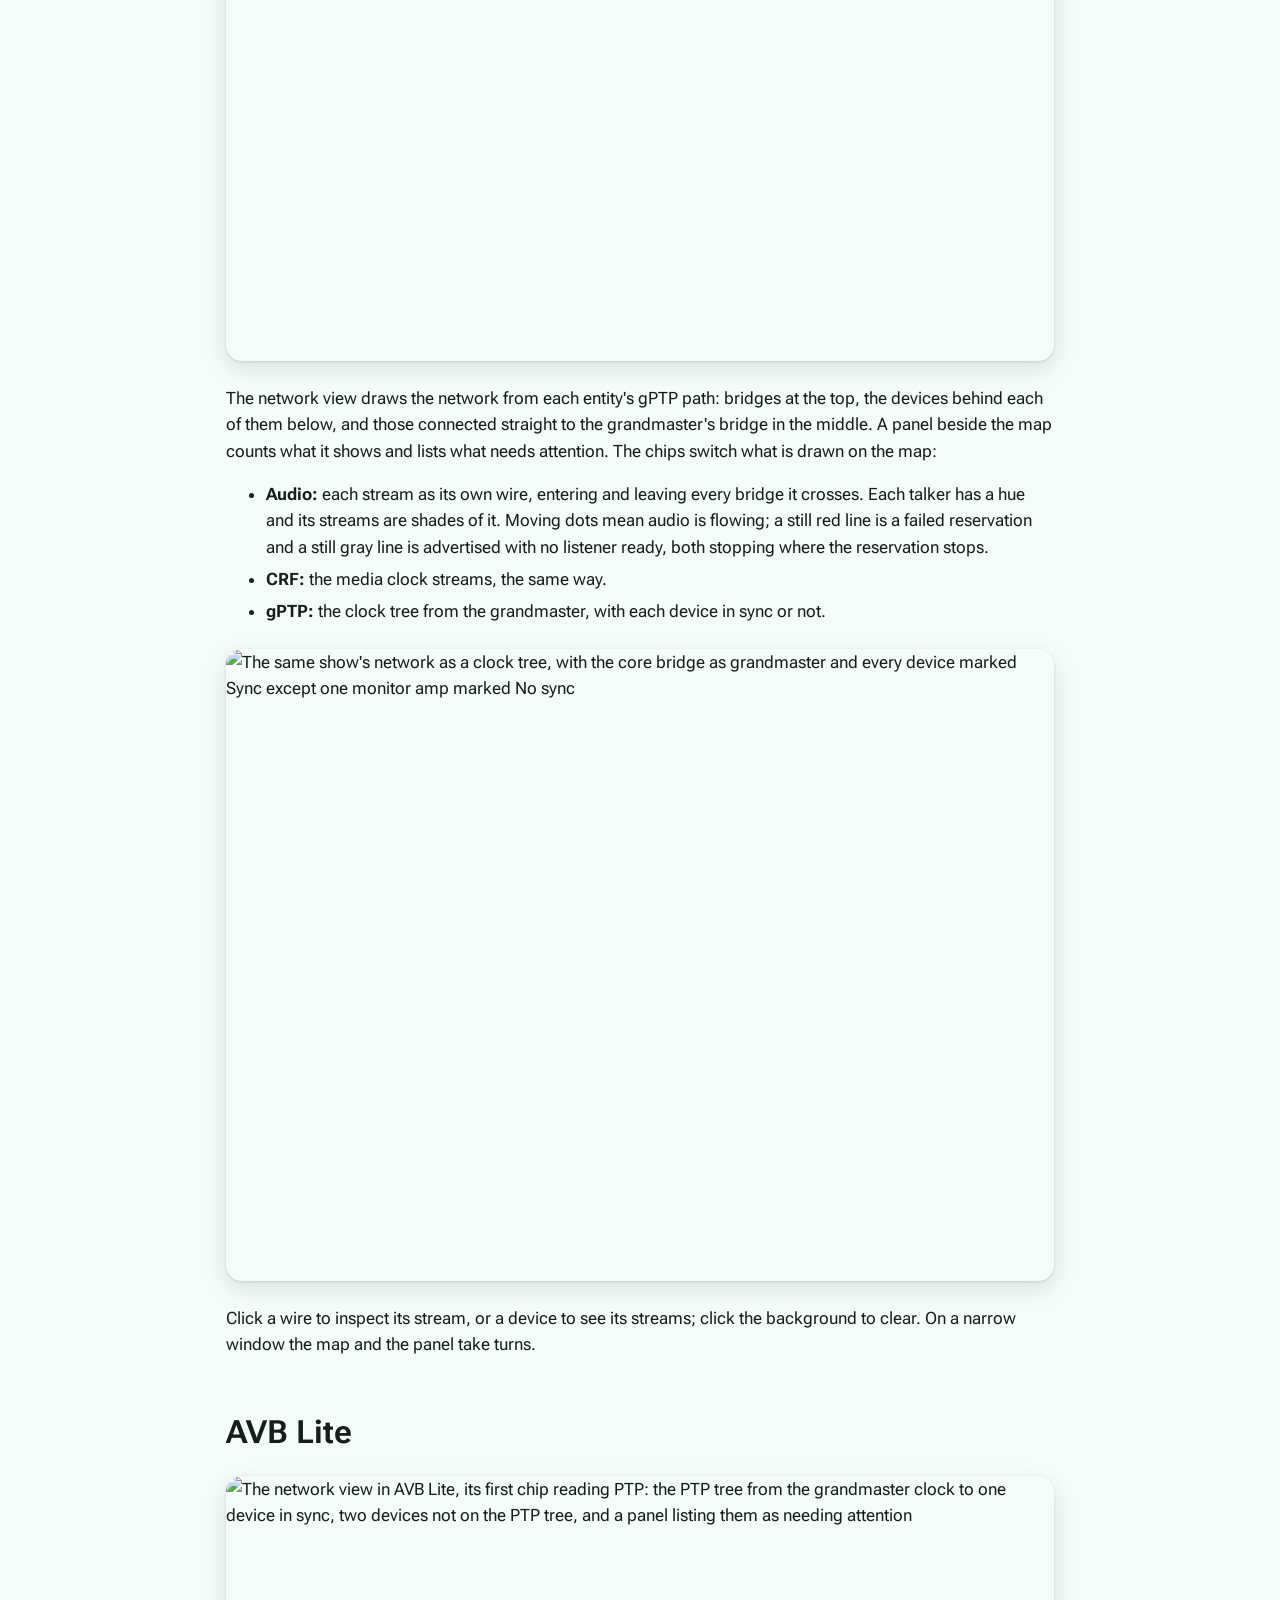
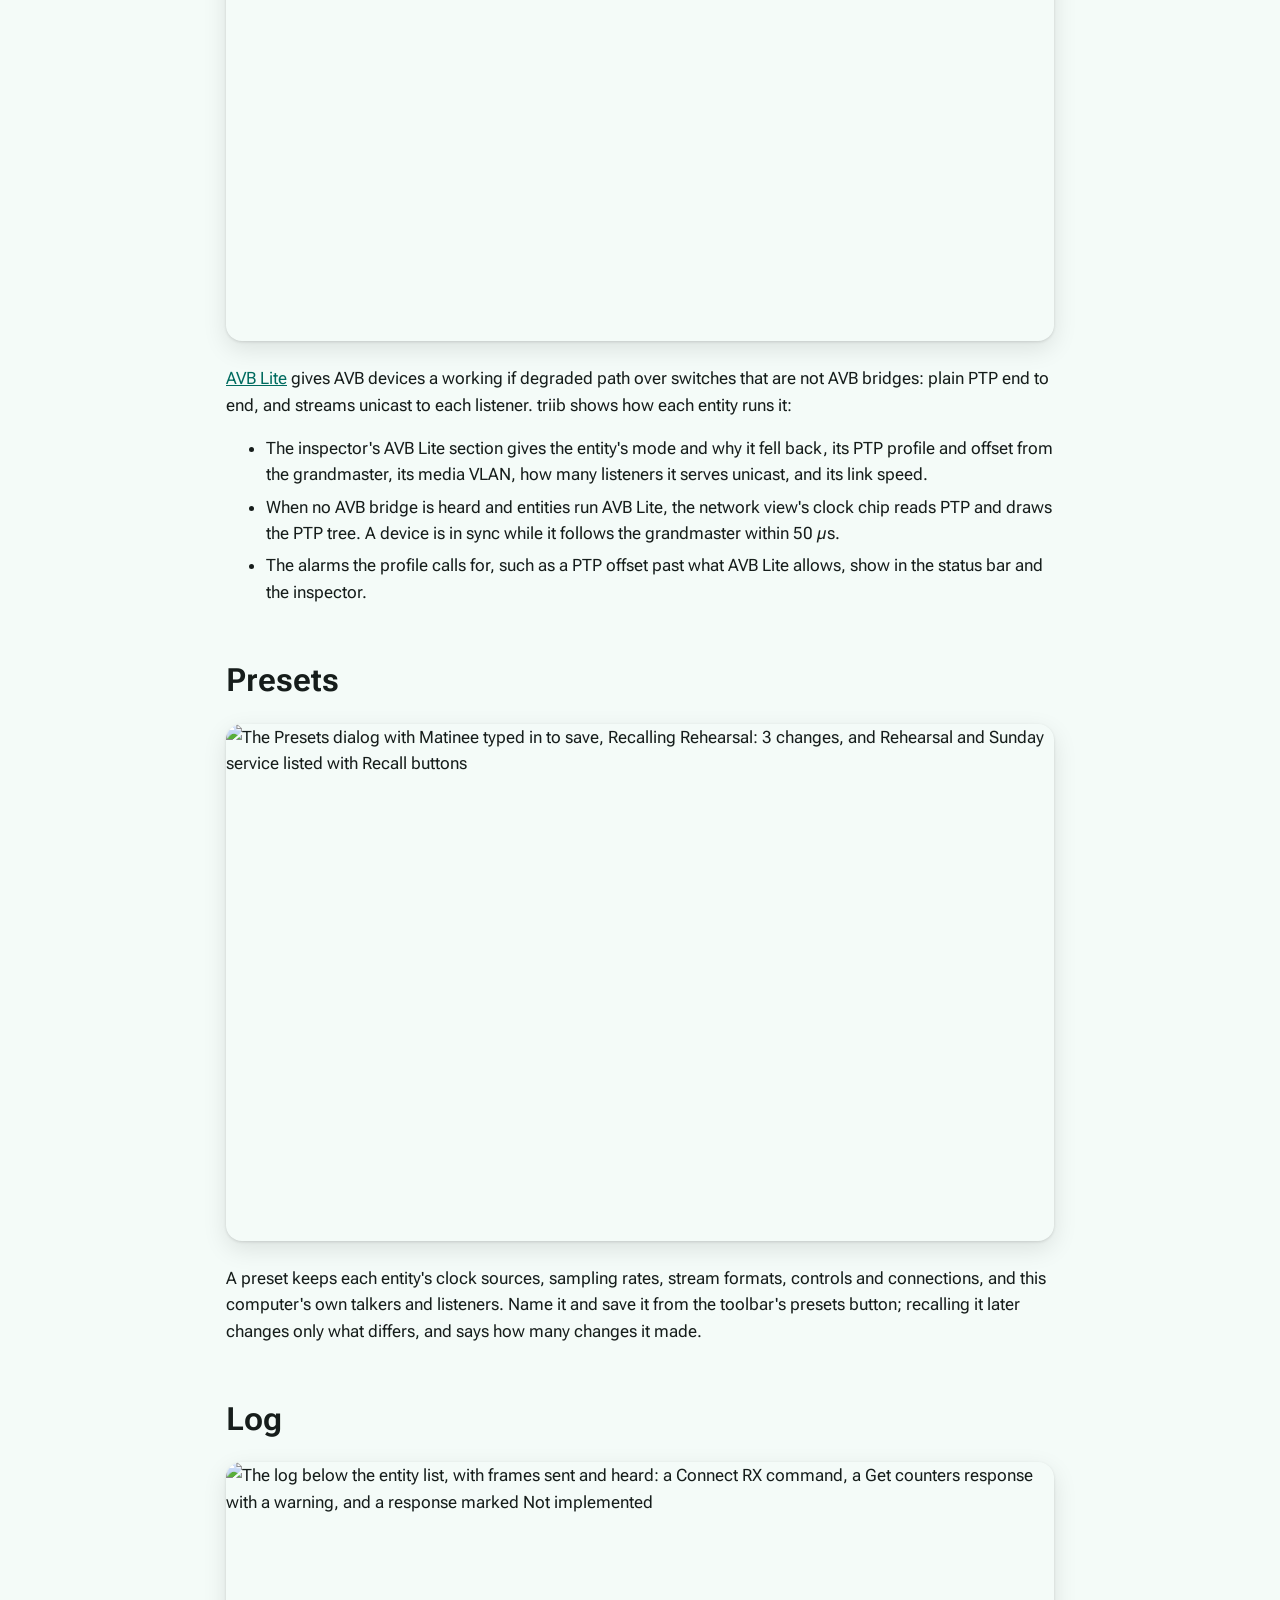
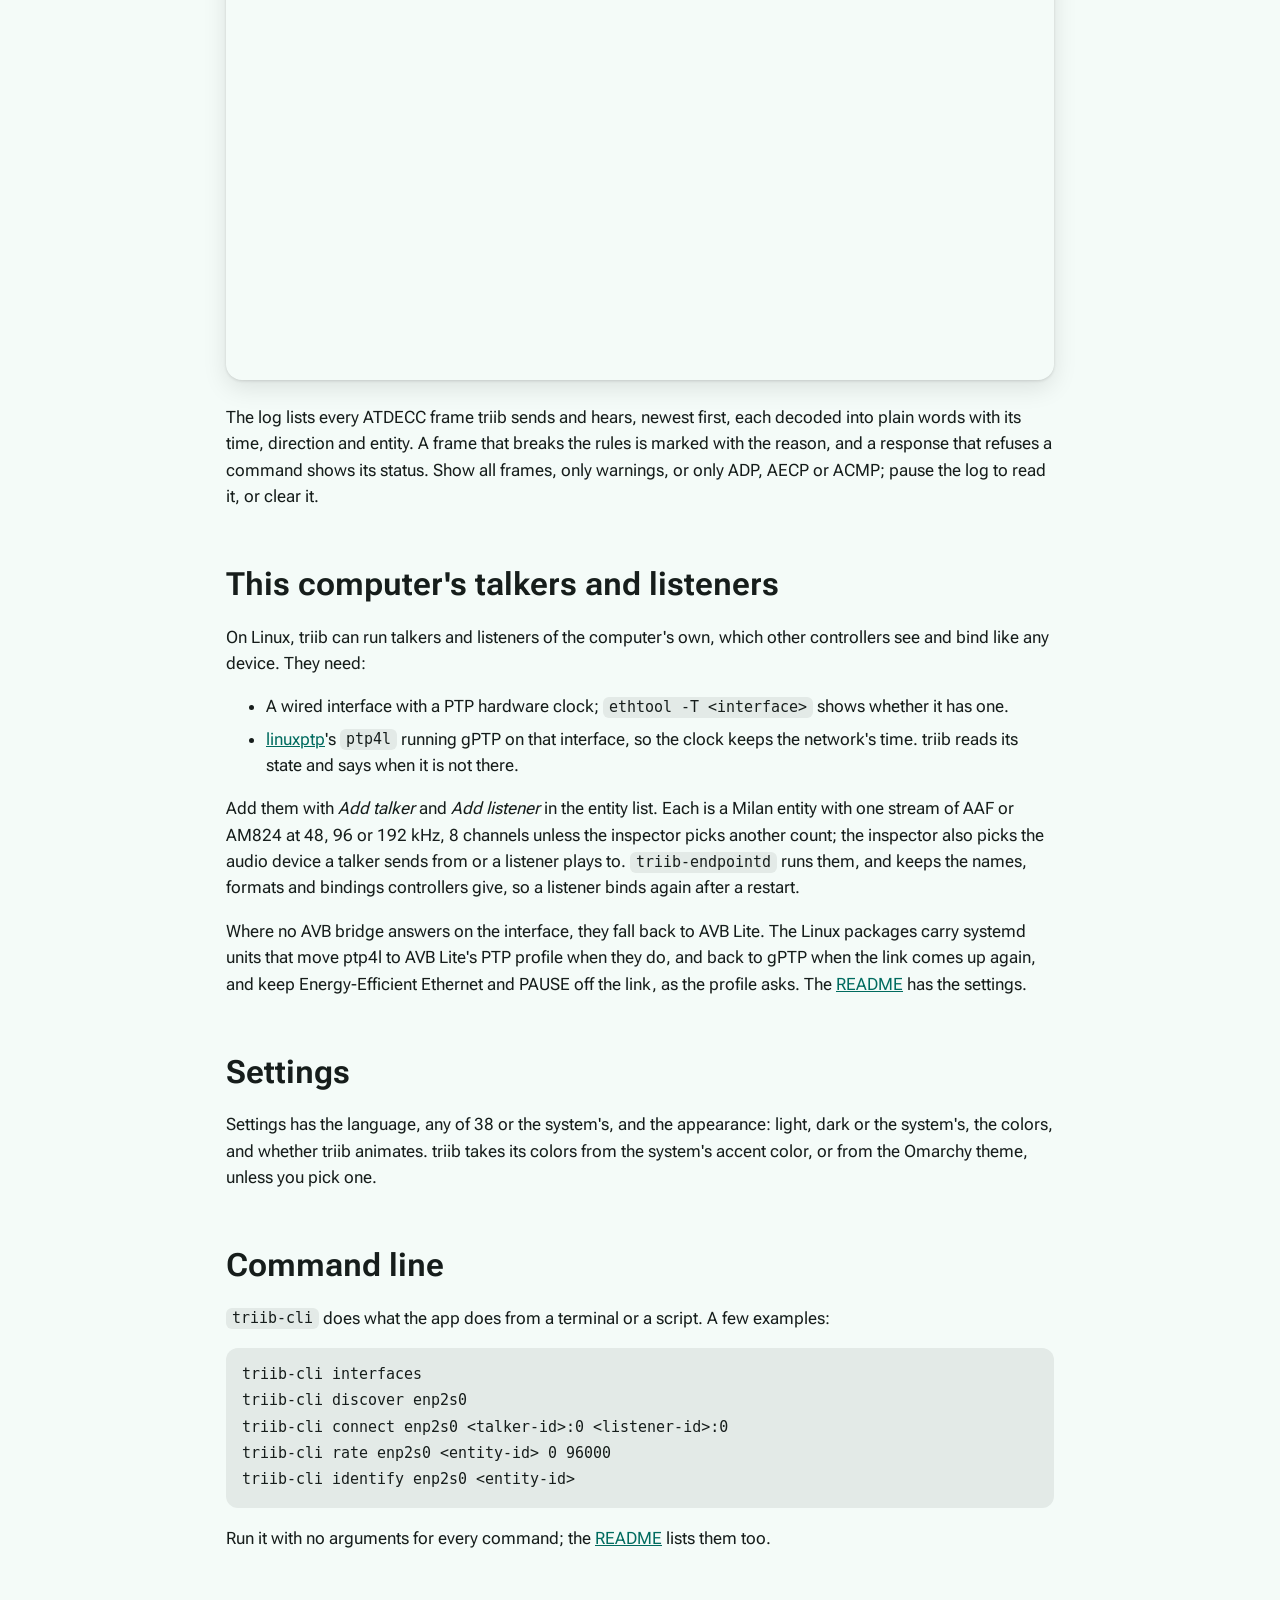
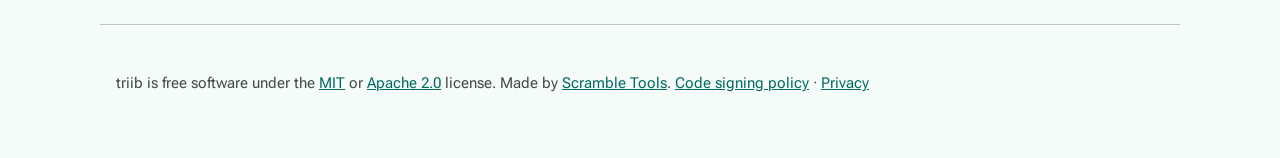
==== commit e0099967: "fix: US English spellings in triib's text - The US English catalogue's network help said "colour", "" ====
--- a/site/guide.html
+++ b/site/guide.html
@@ -79,10 +79,10 @@
 <figure><img class="shot" src="screenshots/controls.png" alt="The Controls tab of the inspector with sliders for Speaker Volume at 0.0 dB and Mic Gain at 36.0 dB" width="1360" height="850" loading="lazy"></figure>
 
 <h2 id="network">Network</h2>
-<figure><img class="shot" src="screenshots/network.png" alt="The network map of a show: a core bridge, a stage bridge and a front of house bridge, twenty devices below them, and each audio stream as its own coloured wire" width="1360" height="932" loading="lazy"></figure>
+<figure><img class="shot" src="screenshots/network.png" alt="The network map of a show: a core bridge, a stage bridge and a front of house bridge, twenty devices below them, and each audio stream as its own colored wire" width="1360" height="932" loading="lazy"></figure>
 <p>The network view draws the network from each entity's gPTP path: bridges at the top, the devices behind each of them below, and those connected straight to the grandmaster's bridge in the middle. A panel beside the map counts what it shows and lists what needs attention. The chips switch what is drawn on the map:</p>
 <ul>
-<li><strong>Audio:</strong> each stream as its own wire, entering and leaving every bridge it crosses. Each talker has a hue and its streams are shades of it. Moving dots mean audio is flowing; a still red line is a failed reservation and a still grey line is advertised with no listener ready, both stopping where the reservation stops.</li>
+<li><strong>Audio:</strong> each stream as its own wire, entering and leaving every bridge it crosses. Each talker has a hue and its streams are shades of it. Moving dots mean audio is flowing; a still red line is a failed reservation and a still gray line is advertised with no listener ready, both stopping where the reservation stops.</li>
 <li><strong>CRF:</strong> the media clock streams, the same way.</li>
 <li><strong>gPTP:</strong> the clock tree from the grandmaster, with each device in sync or not.</li>
 </ul>
--- a/site/style.css
+++ b/site/style.css
@@ -110,7 +110,7 @@
 .hero-icon { display: block; margin: 0 auto; }
 .lede { font-size: 20px; max-width: 680px; margin: 0 auto 24px; color: var(--on-surface-variant); }
 /* The rest of the hero's lede wraps at twice the width of its first
-   line, centred under it; narrower windows wrap it at their own width. */
+   line, centered under it; narrower windows wrap it at their own width. */
 .hero .lede { width: fit-content; max-width: none; }
 .lede-first { display: block; white-space: nowrap; }
 .lede-rest { display: block; width: 0; min-width: 200%; margin-left: -50%; }
